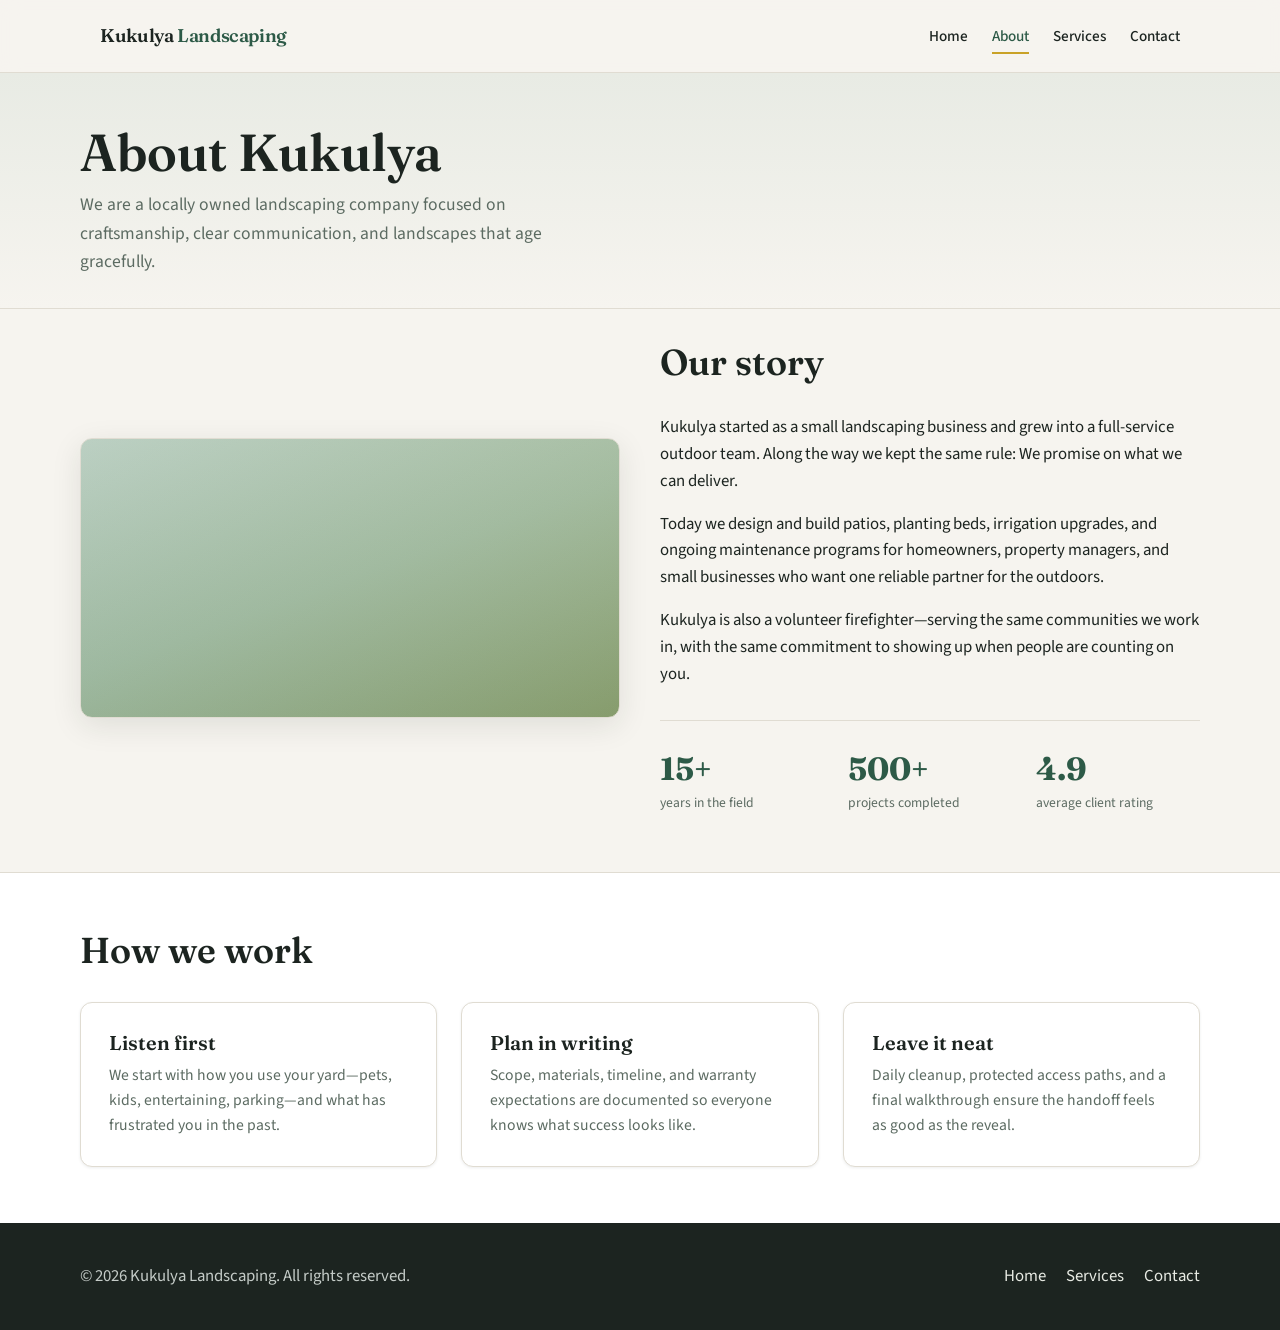
==== about.html @ 3fe5c8b3 "v1" ====
<!DOCTYPE html>
<html lang="en">
  <head>
    <meta charset="UTF-8" />
    <meta name="viewport" content="width=device-width, initial-scale=1" />
    <meta
      name="description"
      content="Learn about Kukulya Landscaping—our story, values, and the team behind your outdoor projects."
    />
    <title>About | Kukulya Landscaping</title>
    <link rel="preconnect" href="https://fonts.googleapis.com" />
    <link rel="preconnect" href="https://fonts.gstatic.com" crossorigin />
    <link
      href="https://fonts.googleapis.com/css2?family=Fraunces:ital,opsz,wght@0,9..144,400;0,9..144,600;1,9..144,400&family=Source+Sans+3:ital,wght@0,400;0,600;0,700;1,400&display=swap"
      rel="stylesheet"
    />
    <link rel="stylesheet" href="css/styles.css" />
  </head>
  <body>
    <header class="site-header">
      <div class="header-inner">
        <a class="logo" href="index.html">Kukulya <span>Landscaping</span></a>
        <button
          class="nav-toggle"
          type="button"
          aria-expanded="false"
          aria-controls="site-nav"
        >
          Menu
        </button>
        <nav class="nav" id="site-nav" aria-label="Primary">
          <ul class="nav-list">
            <li><a href="index.html">Home</a></li>
            <li><a href="about.html" aria-current="page">About</a></li>
            <li><a href="services.html">Services</a></li>
            <li><a href="contact.html">Contact</a></li>
          </ul>
        </nav>
      </div>
    </header>

    <main>
      <header class="page-intro">
        <div class="wrap">
          <h1>About Kukulya</h1>
          <p>
            We are a locally owned landscaping company focused on craftsmanship, clear
            communication, and landscapes that age gracefully.
          </p>
        </div>
      </header>

      <section class="section section--tight">
        <div class="wrap split">
          <div class="split__visual" role="presentation" aria-hidden="true"></div>
          <div>
            <h2>Our story</h2>
            <p>
              Kukulya started as a small landscaping business and grew into a full-service
              outdoor team. Along the way we kept the same rule: We promise on what we can deliver.
            </p>
            <p>
              Today we design and build patios, planting beds, irrigation upgrades, and
              ongoing maintenance programs for homeowners, property managers, and small
              businesses who want one reliable partner for the outdoors.
            </p>
            <p>
              Kukulya is also a volunteer firefighter—serving the same communities we work
              in, with the same commitment to showing up when people are counting on you.
            </p>
            <div class="stats">
              <div class="stat">
                <strong>15+</strong>
                <span>years in the field</span>
              </div>
              <div class="stat">
                <strong>500+</strong>
                <span>projects completed</span>
              </div>
              <div class="stat">
                <strong>4.9</strong>
                <span>average client rating</span>
              </div>
            </div>
          </div>
        </div>
      </section>

      <section class="section" style="background: var(--color-surface); border-top: 1px solid var(--color-border)">
        <div class="wrap">
          <h2>How we work</h2>
          <div class="grid-3" style="margin-top: 1.5rem">
            <article class="card">
              <h3>Listen first</h3>
              <p>
                We start with how you use your yard—pets, kids, entertaining, parking—and
                what has frustrated you in the past.
              </p>
            </article>
            <article class="card">
              <h3>Plan in writing</h3>
              <p>
                Scope, materials, timeline, and warranty expectations are documented so
                everyone knows what success looks like.
              </p>
            </article>
            <article class="card">
              <h3>Leave it neat</h3>
              <p>
                Daily cleanup, protected access paths, and a final walkthrough ensure the
                handoff feels as good as the reveal.
              </p>
            </article>
          </div>
        </div>
      </section>
    </main>

    <footer class="site-footer">
      <div class="footer-inner">
        <p style="margin: 0">&copy; <span id="y"></span> Kukulya Landscaping. All rights reserved.</p>
        <nav class="footer-nav" aria-label="Footer">
          <a href="index.html">Home</a>
          <a href="services.html">Services</a>
          <a href="contact.html">Contact</a>
        </nav>
      </div>
    </footer>
    <script>
      document.getElementById("y").textContent = new Date().getFullYear();
    </script>
    <script src="js/main.js" defer></script>
  </body>
</html>
---- css/styles.css ----
/* Kukulya Landscaping — shared styles */

:root {
  --color-bg: #f6f4ef;
  --color-surface: #ffffff;
  --color-ink: #1c2420;
  --color-muted: #5c6b62;
  --color-accent: #2d5a47;
  --color-accent-light: #3d7a5f;
  --color-highlight: #c9a227;
  --color-border: #e0dcd2;
  --font-display: "Fraunces", Georgia, serif;
  --font-body: "Source Sans 3", system-ui, sans-serif;
  --shadow-sm: 0 1px 3px rgba(28, 36, 32, 0.08);
  --shadow-md: 0 8px 30px rgba(28, 36, 32, 0.1);
  --radius: 12px;
  --max: 1120px;
  --header-h: 72px;
}

*,
*::before,
*::after {
  box-sizing: border-box;
}

html {
  scroll-behavior: smooth;
}

body {
  margin: 0;
  font-family: var(--font-body);
  font-size: 1.05rem;
  line-height: 1.6;
  color: var(--color-ink);
  background: var(--color-bg);
  min-height: 100vh;
  display: flex;
  flex-direction: column;
}

img {
  max-width: 100%;
  height: auto;
  display: block;
}

a {
  color: var(--color-accent);
  text-decoration-thickness: 1px;
  text-underline-offset: 3px;
}

a:hover {
  color: var(--color-accent-light);
}

h1,
h2,
h3 {
  font-family: var(--font-display);
  font-weight: 600;
  line-height: 1.2;
  margin-top: 0;
}

h1 {
  font-size: clamp(2.25rem, 5vw, 3.25rem);
}

h2 {
  font-size: clamp(1.75rem, 3vw, 2.25rem);
}

h3 {
  font-size: 1.25rem;
}

p {
  margin: 0 0 1rem;
}

p:last-child {
  margin-bottom: 0;
}

/* Header */
.site-header {
  position: sticky;
  top: 0;
  z-index: 100;
  background: rgba(246, 244, 239, 0.92);
  backdrop-filter: blur(10px);
  border-bottom: 1px solid var(--color-border);
}

.header-inner {
  max-width: var(--max);
  margin: 0 auto;
  padding: 0 1.25rem;
  height: var(--header-h);
  display: flex;
  align-items: center;
  justify-content: space-between;
  gap: 1rem;
}

.logo {
  font-family: var(--font-display);
  font-weight: 600;
  font-size: 1.15rem;
  color: var(--color-ink);
  text-decoration: none;
  letter-spacing: -0.02em;
}

.logo:hover {
  color: var(--color-accent);
  text-decoration: none;
}

.logo span {
  color: var(--color-accent);
}

.nav-toggle {
  display: none;
  background: var(--color-surface);
  border: 1px solid var(--color-border);
  border-radius: 8px;
  padding: 0.5rem 0.75rem;
  font-family: var(--font-body);
  font-size: 0.9rem;
  cursor: pointer;
  color: var(--color-ink);
}

.nav-list {
  list-style: none;
  margin: 0;
  padding: 0;
  display: flex;
  align-items: center;
  gap: 0.25rem 1.5rem;
}

.nav-list a {
  color: var(--color-ink);
  text-decoration: none;
  font-weight: 500;
  font-size: 0.95rem;
  padding: 0.35rem 0;
  border-bottom: 2px solid transparent;
}

.nav-list a:hover,
.nav-list a[aria-current="page"] {
  color: var(--color-accent);
  border-bottom-color: var(--color-highlight);
  text-decoration: none;
}

/* Main */
main {
  flex: 1;
}

.section {
  padding: 3.5rem 1.25rem;
}

.section--tight {
  padding-top: 2rem;
}

.wrap {
  max-width: var(--max);
  margin: 0 auto;
}

/* Hero */
.hero {
  position: relative;
  min-height: min(72vh, 640px);
  display: flex;
  align-items: center;
  padding: 4rem 1.25rem;
  background:
    linear-gradient(135deg, rgba(28, 36, 32, 0.75) 0%, rgba(45, 90, 71, 0.55) 50%, rgba(28, 36, 32, 0.65) 100%),
    url("../assets/hero-texture.svg") center / cover no-repeat,
    linear-gradient(160deg, #1a3328 0%, #2d5a47 40%, #1c2420 100%);
  color: #f6f4ef;
}

.hero__layout {
  max-width: var(--max);
  margin: 0 auto;
  width: 100%;
  display: grid;
  gap: 2rem 2.5rem;
  align-items: center;
}

@media (min-width: 880px) {
  .hero__layout {
    grid-template-columns: 1fr minmax(280px, 42%);
  }
}

.hero__copy {
  min-width: 0;
}

.hero__image-slot {
  border-radius: var(--radius);
  min-height: 200px;
  aspect-ratio: 4 / 5;
  max-height: min(520px, 55vh);
  border: 2px dashed rgba(255, 255, 255, 0.4);
  background: rgba(0, 0, 0, 0.2);
  box-shadow: inset 0 0 0 1px rgba(255, 255, 255, 0.06);
  overflow: hidden;
}

.hero__image-slot:empty::after {
  content: "Photo";
  display: flex;
  align-items: center;
  justify-content: center;
  height: 100%;
  min-height: 12rem;
  font-size: 0.85rem;
  font-weight: 600;
  letter-spacing: 0.06em;
  text-transform: uppercase;
  color: rgba(255, 255, 255, 0.45);
}

.hero__photo {
  display: block;
  width: 100%;
  height: 100%;
  object-fit: cover;
  border-radius: inherit;
}

.hero__eyebrow {
  font-size: 0.8rem;
  text-transform: uppercase;
  letter-spacing: 0.14em;
  font-weight: 600;
  color: var(--color-highlight);
  margin-bottom: 0.75rem;
}

.hero h1 {
  max-width: 12ch;
  margin-bottom: 1rem;
  color: #fff;
}

.hero__lead {
  font-size: 1.15rem;
  max-width: 36ch;
  opacity: 0.95;
  margin-bottom: 1.75rem;
}

.btn {
  display: inline-flex;
  align-items: center;
  justify-content: center;
  gap: 0.5rem;
  padding: 0.85rem 1.5rem;
  font-family: var(--font-body);
  font-weight: 600;
  font-size: 0.95rem;
  border-radius: 999px;
  border: none;
  cursor: pointer;
  text-decoration: none;
  transition: transform 0.15s ease, box-shadow 0.15s ease;
}

.btn:active {
  transform: scale(0.98);
}

.btn--primary {
  background: var(--color-highlight);
  color: #1c2420;
  box-shadow: var(--shadow-sm);
}

.btn--primary:hover {
  box-shadow: var(--shadow-md);
  color: #1c2420;
  text-decoration: none;
}

.btn--ghost {
  background: transparent;
  color: #fff;
  border: 2px solid rgba(255, 255, 255, 0.45);
}

.btn--ghost:hover {
  background: rgba(255, 255, 255, 0.1);
  color: #fff;
  text-decoration: none;
}

.hero__actions {
  display: flex;
  flex-wrap: wrap;
  gap: 0.75rem;
}

/* Page intro (inner pages) */
.page-intro {
  padding: 3rem 1.25rem 2rem;
  background: linear-gradient(180deg, #e8ebe4 0%, var(--color-bg) 100%);
  border-bottom: 1px solid var(--color-border);
}

.page-intro h1 {
  margin-bottom: 0.5rem;
}

.page-intro p {
  color: var(--color-muted);
  max-width: 52ch;
  font-size: 1.1rem;
}

/* Cards grid */
.grid-3 {
  display: grid;
  gap: 1.5rem;
  grid-template-columns: repeat(auto-fit, minmax(260px, 1fr));
}

.card {
  background: var(--color-surface);
  border-radius: var(--radius);
  padding: 1.75rem;
  border: 1px solid var(--color-border);
  box-shadow: var(--shadow-sm);
  transition: box-shadow 0.2s ease, border-color 0.2s ease;
}

.card:hover {
  box-shadow: var(--shadow-md);
  border-color: #cfd8d0;
}

.card__icon {
  width: 48px;
  height: 48px;
  border-radius: 10px;
  background: linear-gradient(145deg, #e8f0ea, #d4e4d8);
  display: flex;
  align-items: center;
  justify-content: center;
  font-size: 1.35rem;
  margin-bottom: 1rem;
}

.card h3 {
  margin-bottom: 0.5rem;
}

.card p {
  color: var(--color-muted);
  font-size: 0.98rem;
}

/* Split layout */
.split {
  display: grid;
  gap: 2.5rem;
  align-items: center;
}

@media (min-width: 800px) {
  .split {
    grid-template-columns: 1fr 1fr;
  }
}

.split__visual {
  border-radius: var(--radius);
  min-height: 280px;
  background:
    linear-gradient(145deg, rgba(45, 90, 71, 0.15), rgba(201, 162, 39, 0.12)),
    linear-gradient(160deg, #d4e4d8 0%, #a8c4b0 50%, #7d9b76 100%);
  border: 1px solid var(--color-border);
  box-shadow: var(--shadow-md);
}

.split__visual--pattern {
  background:
    radial-gradient(circle at 30% 20%, rgba(255, 255, 255, 0.35) 0%, transparent 45%),
    linear-gradient(165deg, #2d5a47 0%, #1a3328 100%);
}

/* Stats / highlights */
.stats {
  display: grid;
  grid-template-columns: repeat(auto-fit, minmax(140px, 1fr));
  gap: 1.5rem;
  margin-top: 2rem;
  padding-top: 2rem;
  border-top: 1px solid var(--color-border);
}

.stat strong {
  font-family: var(--font-display);
  font-size: 2rem;
  color: var(--color-accent);
  display: block;
  line-height: 1;
  margin-bottom: 0.25rem;
}

.stat span {
  font-size: 0.85rem;
  color: var(--color-muted);
}

/* Services list */
.service-block {
  display: grid;
  gap: 1rem;
  padding: 1.5rem 0;
  border-bottom: 1px solid var(--color-border);
}

.service-block:last-child {
  border-bottom: none;
}

.service-block h3 {
  color: var(--color-accent);
}

/* Contact */
.contact-grid {
  display: grid;
  gap: 2rem;
}

@media (min-width: 880px) {
  .contact-grid {
    grid-template-columns: 1fr 1.1fr;
    align-items: start;
  }
}

.contact-card {
  background: var(--color-surface);
  border: 1px solid var(--color-border);
  border-radius: var(--radius);
  padding: 2rem;
  box-shadow: var(--shadow-sm);
}

.contact-card dl {
  margin: 0;
}

.contact-card dt {
  font-size: 0.75rem;
  text-transform: uppercase;
  letter-spacing: 0.08em;
  color: var(--color-muted);
  margin-top: 1.25rem;
}

.contact-card dt:first-child {
  margin-top: 0;
}

.contact-card dd {
  margin: 0.35rem 0 0;
  font-weight: 600;
}

.form label {
  display: block;
  font-weight: 600;
  font-size: 0.9rem;
  margin-bottom: 0.35rem;
}

.form input,
.form textarea,
.form select {
  width: 100%;
  padding: 0.75rem 0.9rem;
  font-family: var(--font-body);
  font-size: 1rem;
  border: 1px solid var(--color-border);
  border-radius: 8px;
  background: var(--color-bg);
  margin-bottom: 1rem;
}

.form input:focus,
.form textarea:focus,
.form select:focus {
  outline: 2px solid var(--color-accent);
  outline-offset: 2px;
  border-color: var(--color-accent);
}

.form textarea {
  min-height: 140px;
  resize: vertical;
}

.form-note {
  font-size: 0.85rem;
  color: var(--color-muted);
  margin-top: 0.5rem;
}

.form-success {
  display: none;
  padding: 1rem 1.25rem;
  background: #e8f0ea;
  border: 1px solid #a8c4b0;
  border-radius: 8px;
  color: #1a3328;
  margin-bottom: 1rem;
  font-weight: 600;
}

.form-success.is-visible {
  display: block;
}

.contact-zip-list {
  margin: 0.35rem 0 0;
  padding-left: 1.15rem;
  color: var(--color-ink);
  font-weight: 600;
}

.contact-zip-list li {
  margin-bottom: 0.35rem;
}

.contact-zip-list li:last-child {
  margin-bottom: 0;
}

.contact-zip-list .zip {
  font-variant-numeric: tabular-nums;
  margin-right: 0.35rem;
  color: var(--color-accent);
}

.contact-zip-list--columns {
  columns: 2;
  column-gap: 2rem;
}

@media (max-width: 520px) {
  .contact-zip-list--columns {
    columns: 1;
  }
}

.contact-zip-note {
  display: block;
  margin-top: 0.75rem;
  font-size: 0.9rem;
  font-weight: 400;
  color: var(--color-muted);
}

/* Footer */
.site-footer {
  background: var(--color-ink);
  color: #c5ccc8;
  padding: 2.5rem 1.25rem;
  margin-top: auto;
}

.footer-inner {
  max-width: var(--max);
  margin: 0 auto;
  display: flex;
  flex-wrap: wrap;
  gap: 1.5rem 2rem;
  justify-content: space-between;
  align-items: center;
}

.site-footer a {
  color: #e8ebe4;
}

.site-footer a:hover {
  color: var(--color-highlight);
}

.footer-nav {
  display: flex;
  gap: 1.25rem;
  flex-wrap: wrap;
}

.footer-nav a {
  text-decoration: none;
}

.footer-nav a:hover {
  text-decoration: underline;
}

/* Mobile nav */
@media (max-width: 720px) {
  .nav-toggle {
    display: block;
  }

  .nav {
    position: fixed;
    top: var(--header-h);
    left: 0;
    right: 0;
    width: 100%;
    background: var(--color-surface);
    border-bottom: 1px solid var(--color-border);
    padding: 1rem 1.25rem 1.25rem;
    box-shadow: var(--shadow-md);
    display: none;
    z-index: 99;
  }

  .nav.is-open {
    display: block;
  }

  .nav-list {
    flex-direction: column;
    align-items: stretch;
    gap: 0;
  }

  .nav-list li {
    border-bottom: 1px solid var(--color-border);
  }

  .nav-list li:last-child {
    border-bottom: none;
  }

  .nav-list a {
    display: block;
    padding: 0.75rem 0;
    border-bottom: none;
  }

  .nav-list a[aria-current="page"] {
    border-bottom: none;
    color: var(--color-accent);
  }
}
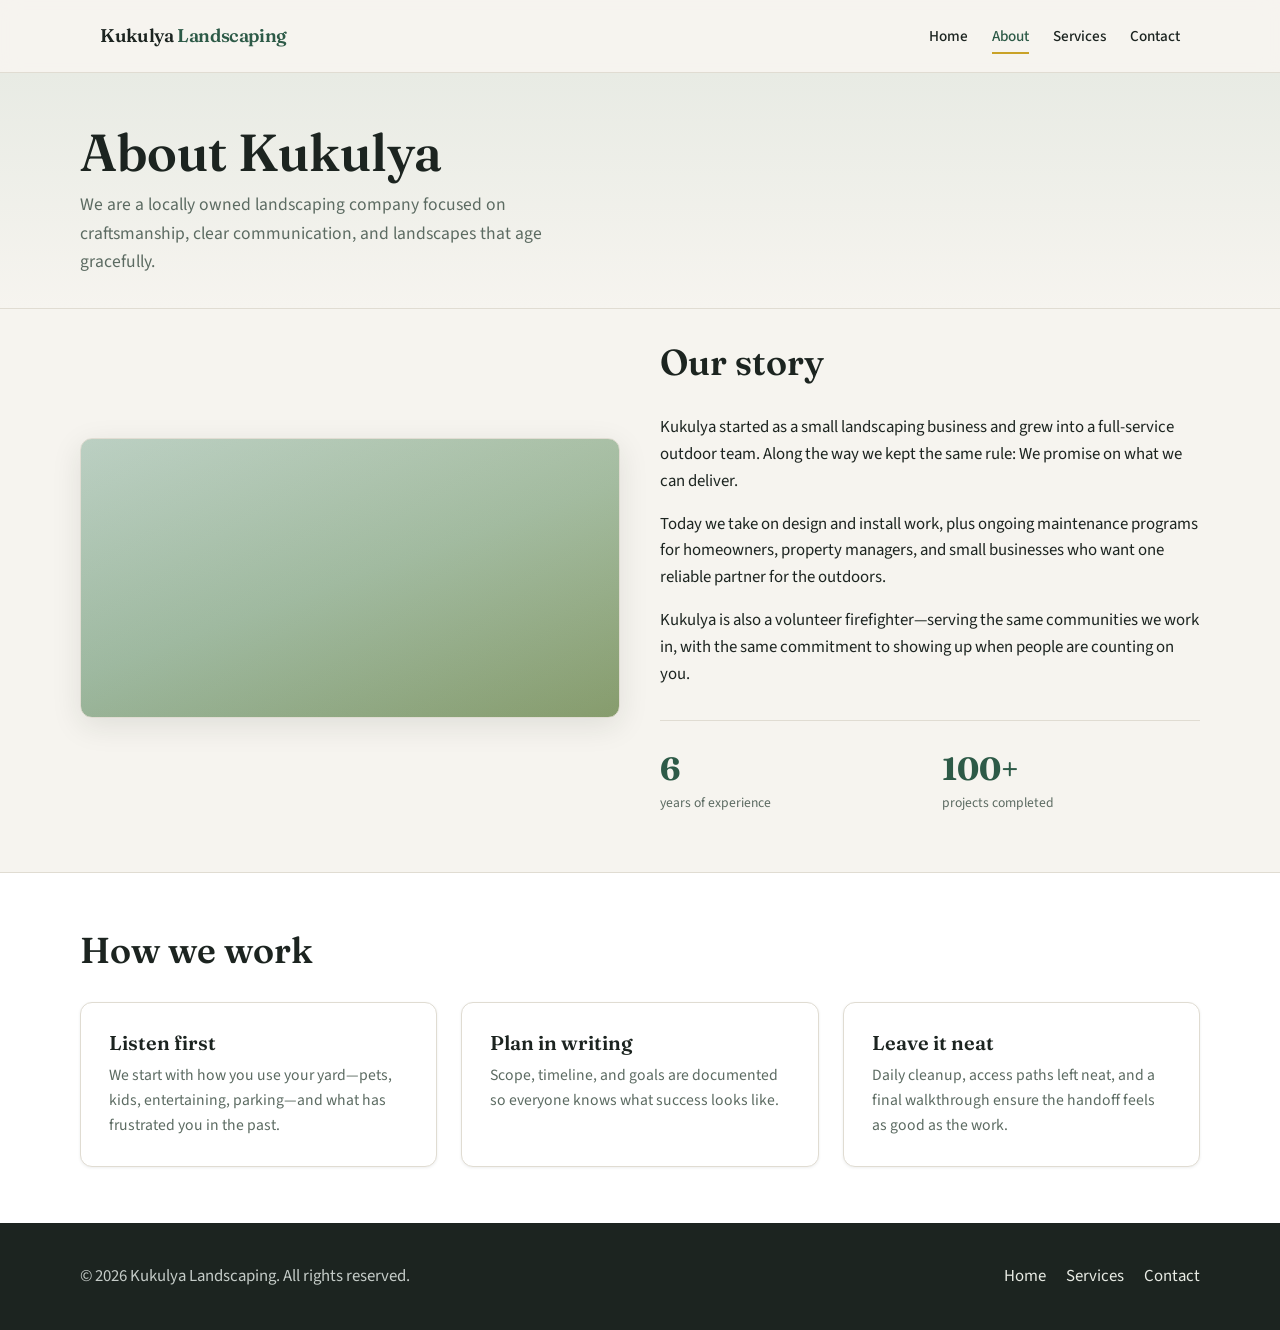
==== commit 518f9f33: "v2" ====
--- a/about.html
+++ b/about.html
@@ -60,9 +60,8 @@
               outdoor team. Along the way we kept the same rule: We promise on what we can deliver.
             </p>
             <p>
-              Today we design and build patios, planting beds, irrigation upgrades, and
-              ongoing maintenance programs for homeowners, property managers, and small
-              businesses who want one reliable partner for the outdoors.
+              Today we take on design and install work, plus ongoing maintenance programs for homeowners, property
+              managers, and small businesses who want one reliable partner for the outdoors.
             </p>
             <p>
               Kukulya is also a volunteer firefighter—serving the same communities we work
@@ -70,16 +69,12 @@
             </p>
             <div class="stats">
               <div class="stat">
-                <strong>15+</strong>
-                <span>years in the field</span>
+                <strong>6</strong>
+                <span>years of experience</span>
               </div>
               <div class="stat">
-                <strong>500+</strong>
+                <strong>100+</strong>
                 <span>projects completed</span>
-              </div>
-              <div class="stat">
-                <strong>4.9</strong>
-                <span>average client rating</span>
               </div>
             </div>
           </div>
@@ -100,15 +95,15 @@
             <article class="card">
               <h3>Plan in writing</h3>
               <p>
-                Scope, materials, timeline, and warranty expectations are documented so
+                Scope, timeline, and goals are documented so
                 everyone knows what success looks like.
               </p>
             </article>
             <article class="card">
               <h3>Leave it neat</h3>
               <p>
-                Daily cleanup, protected access paths, and a final walkthrough ensure the
-                handoff feels as good as the reveal.
+                Daily cleanup, access paths left neat, and a final walkthrough ensure the
+                handoff feels as good as the work.
               </p>
             </article>
           </div>
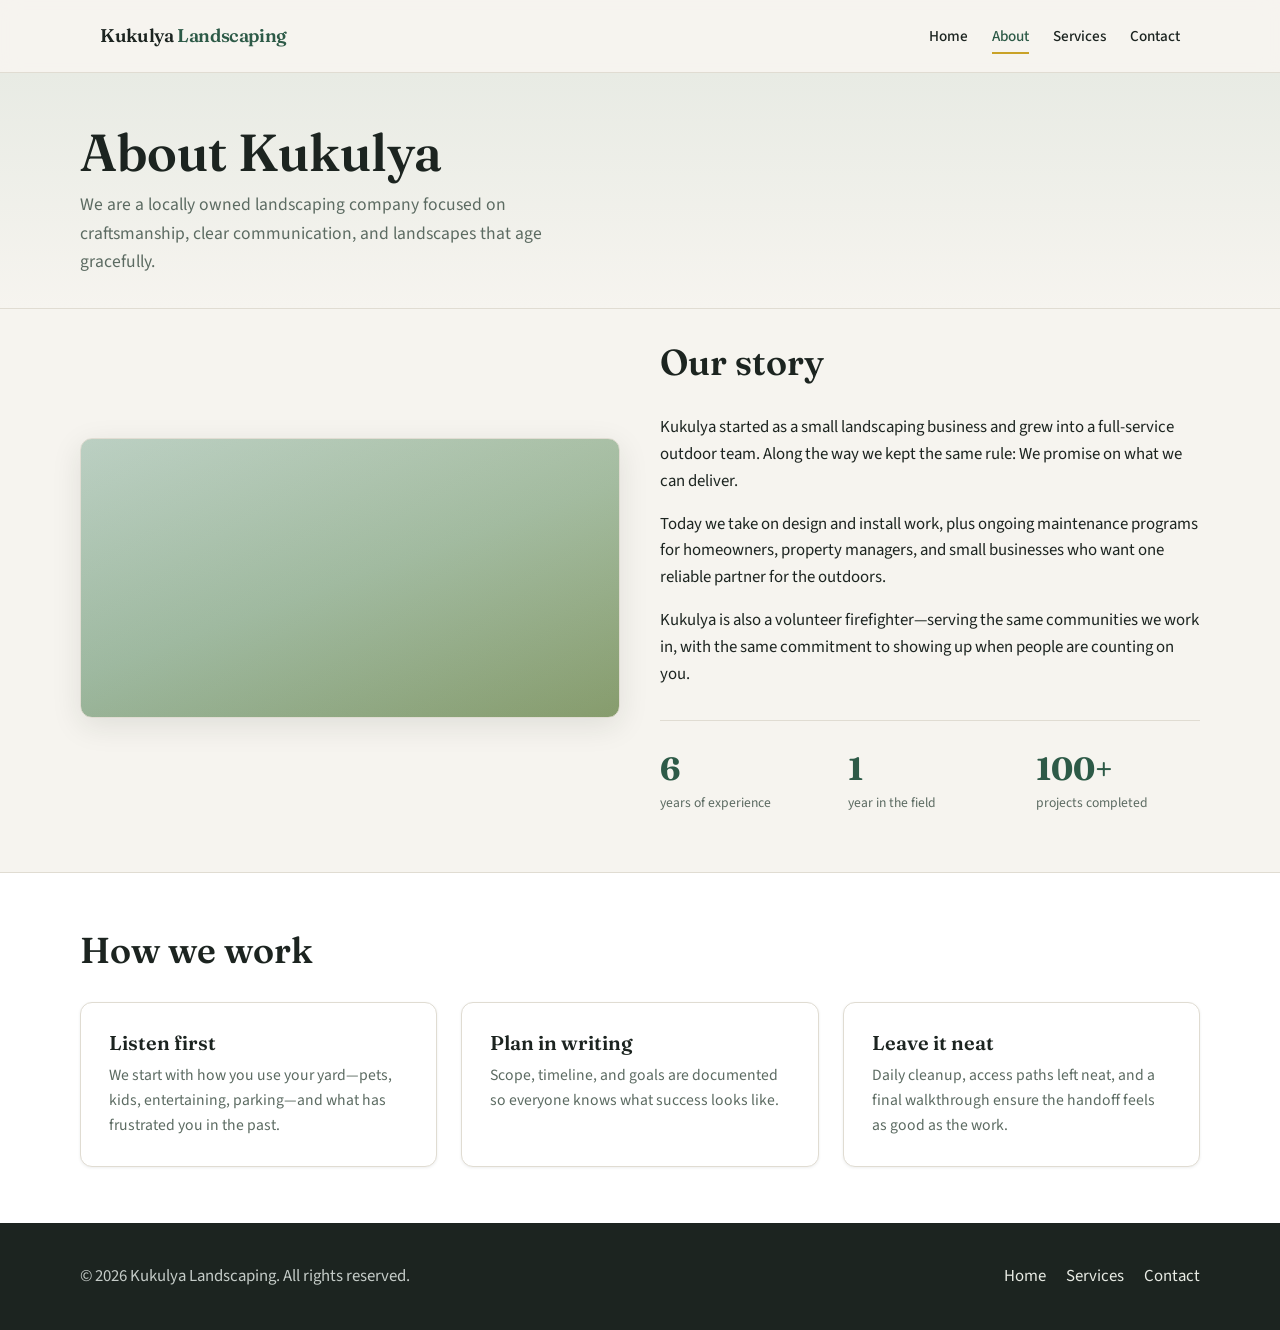
==== commit 9109c49f: "Update about.html" ====
--- a/about.html
+++ b/about.html
@@ -73,6 +73,10 @@
                 <span>years of experience</span>
               </div>
               <div class="stat">
+                <strong>1</strong>
+                <span>year in the field</span>
+              </div>
+              <div class="stat">
                 <strong>100+</strong>
                 <span>projects completed</span>
               </div>
